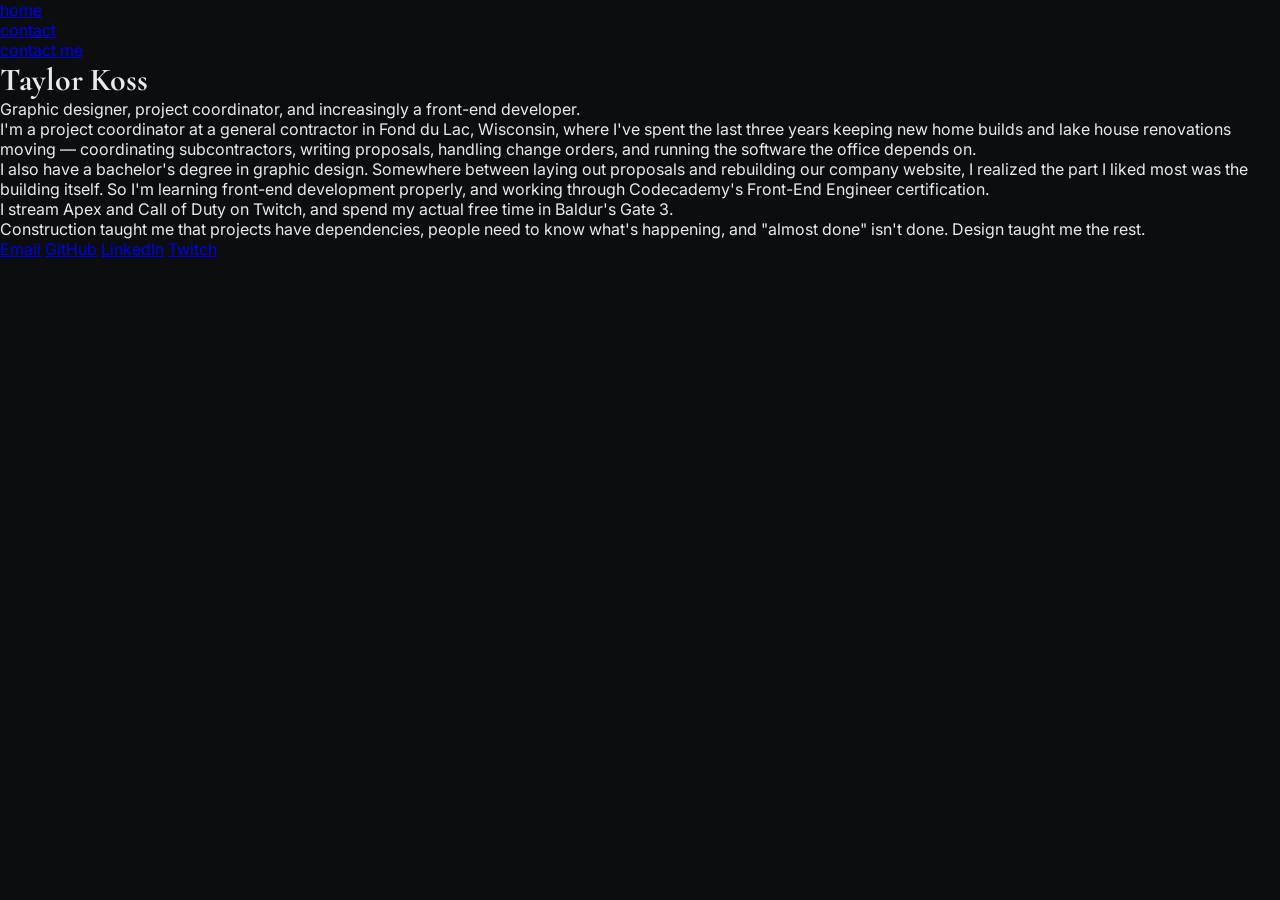
==== index.html @ 95b5e9ca "Add content and links" ====
<!doctype html>
<html lang="en">
  <head>
    <meta charset="UTF-8" />
    <!--this is not visible in the page, but in the tab-->
    <title>taylor koss • 🎮</title>
    <link rel="preconnect" href="https://fonts.googleapis.com">
    <link rel="preconnect" href="https://fonts.gstatic.com" crossorigin>
    <link href="https://fonts.googleapis.com/css2?family=Cormorant+Garamond:ital,wght@0,300..700;1,300..700&family=Inter:ital,opsz,wght@0,14..32,100..900;1,14..32,100..900&display=swap" rel="stylesheet">
    <meta name="viewport" content="width=device-width, initial-scale=1.0" />
    <link rel="stylesheet" href="./styles/style.css" />
  </head>
  <body>
    <header>
      <!--logo, add a link with href, img with src and alt below-->

      <!--primary navigation-->
      <nav>
        <ul>
          <li><a href="index.html">home</a></li>
          <li><a href="contact.html">contact</a></li>
        </ul>
      </nav>

      <!--global action or search-->
      <a href="contact.html">contact me</a>
    </header>

    <!--main body of site starts here-->
    <main>
      <div>
        <h1>Taylor Koss</h1>
        <p class="subtitle">Graphic designer, project coordinator, and increasingly a front-end developer.</p>
        <p>I'm a project coordinator at a general contractor in Fond du Lac, Wisconsin, where I've spent the last three years keeping new home builds and lake house renovations moving — coordinating subcontractors, writing proposals, handling change orders, and running the software the office depends on.</p> 
        <p>I also have a bachelor's degree in graphic design. Somewhere between laying out proposals and rebuilding our company website, I realized the part I liked most was the building itself. So I'm learning front-end development properly, and working through Codecademy's Front-End Engineer certification.</p>
        <p>I stream Apex and Call of Duty on Twitch, and spend my actual free time in Baldur's Gate 3.</p>
        <p>Construction taught me that projects have dependencies, people need to know what's happening, and "almost done" isn't done. Design taught me the rest.</p>
      </div>

    </main>

    <!--footer starts here-->
    <footer>
      <a href="mailto:taylor.s.koss@gmail.com">Email</a>
      <a href="https://github.com/tk0ss" target="_blank" rel="noopener noreferrer">GitHub</a>
      <a href="https://www.linkedin.com/in/taylor-koss" target="_blank" rel="noopener noreferrer">LinkedIn</a>
      <a href="https://www.twitch.tv/thecheesegr4ter" target="_blank" rel="noopener noreferrer">Twitch</a>
    </footer>

    <script src="./scripts/script.js"></script>
  </body>
</html>
---- styles/style.css ----
* {
  box-sizing: border-box;
  margin: 0;
  padding: 0;
}

body {
  background: #0b0d0f;
  color: #e8eaed;
  font-family: 'Inter', sans-serif;
}

h1 {
  font-family: 'Cormorant Garamond', serif;
}
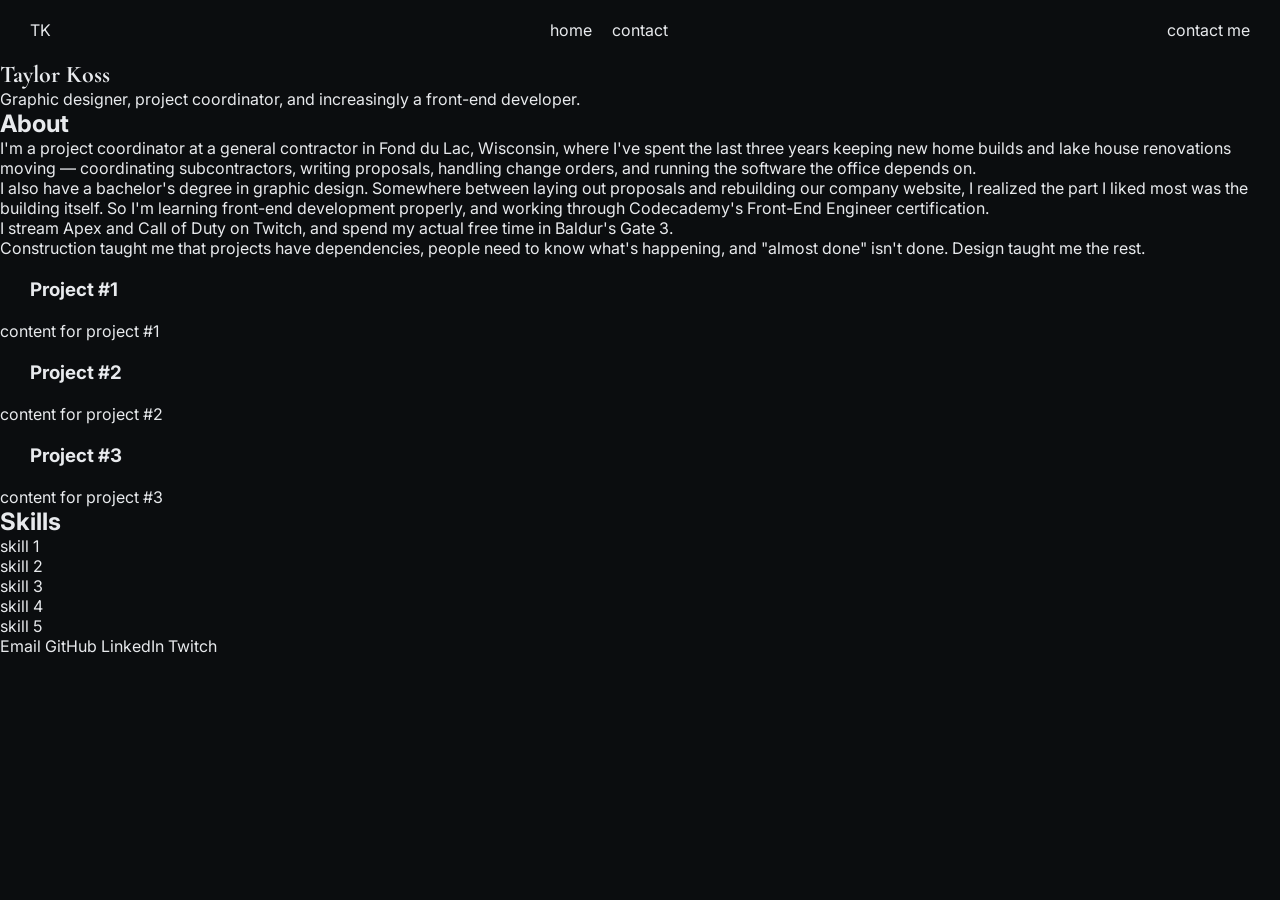
==== commit 59690f2c: "Complete struture for Home page" ====
--- a/index.html
+++ b/index.html
@@ -4,16 +4,19 @@
     <meta charset="UTF-8" />
     <!--this is not visible in the page, but in the tab-->
     <title>taylor koss • 🎮</title>
-    <link rel="preconnect" href="https://fonts.googleapis.com">
-    <link rel="preconnect" href="https://fonts.gstatic.com" crossorigin>
-    <link href="https://fonts.googleapis.com/css2?family=Cormorant+Garamond:ital,wght@0,300..700;1,300..700&family=Inter:ital,opsz,wght@0,14..32,100..900;1,14..32,100..900&display=swap" rel="stylesheet">
+    <link rel="preconnect" href="https://fonts.googleapis.com" />
+    <link rel="preconnect" href="https://fonts.gstatic.com" crossorigin />
+    <link
+      href="https://fonts.googleapis.com/css2?family=Cormorant+Garamond:ital,wght@0,300..700;1,300..700&family=Inter:ital,opsz,wght@0,14..32,100..900;1,14..32,100..900&display=swap"
+      rel="stylesheet"
+    />
     <meta name="viewport" content="width=device-width, initial-scale=1.0" />
     <link rel="stylesheet" href="./styles/style.css" />
   </head>
   <body>
     <header>
       <!--logo, add a link with href, img with src and alt below-->
-
+      <a href="index.html">TK</a>
       <!--primary navigation-->
       <nav>
         <ul>
@@ -28,23 +31,116 @@
 
     <!--main body of site starts here-->
     <main>
-      <div>
-        <h1>Taylor Koss</h1>
-        <p class="subtitle">Graphic designer, project coordinator, and increasingly a front-end developer.</p>
-        <p>I'm a project coordinator at a general contractor in Fond du Lac, Wisconsin, where I've spent the last three years keeping new home builds and lake house renovations moving — coordinating subcontractors, writing proposals, handling change orders, and running the software the office depends on.</p> 
-        <p>I also have a bachelor's degree in graphic design. Somewhere between laying out proposals and rebuilding our company website, I realized the part I liked most was the building itself. So I'm learning front-end development properly, and working through Codecademy's Front-End Engineer certification.</p>
-        <p>I stream Apex and Call of Duty on Twitch, and spend my actual free time in Baldur's Gate 3.</p>
-        <p>Construction taught me that projects have dependencies, people need to know what's happening, and "almost done" isn't done. Design taught me the rest.</p>
-      </div>
+      <!--hero-->
+      <section id="hero">
+        <div>
+          <h1>Taylor Koss</h1>
+          <p class="subtitle">
+            Graphic designer, project coordinator, and increasingly a front-end
+            developer.
+          </p>
+        </div>
+      </section>
 
+      <!--about me-->
+      <section id="about">
+        <div>
+          <h2>About</h2>
+          <p>
+            I'm a project coordinator at a general contractor in Fond du Lac,
+            Wisconsin, where I've spent the last three years keeping new home
+            builds and lake house renovations moving — coordinating
+            subcontractors, writing proposals, handling change orders, and
+            running the software the office depends on.
+          </p>
+          <p>
+            I also have a bachelor's degree in graphic design. Somewhere between
+            laying out proposals and rebuilding our company website, I realized
+            the part I liked most was the building itself. So I'm learning
+            front-end development properly, and working through Codecademy's
+            Front-End Engineer certification.
+          </p>
+          <p>
+            I stream Apex and Call of Duty on Twitch, and spend my actual free
+            time in Baldur's Gate 3.
+          </p>
+          <p>
+            Construction taught me that projects have dependencies, people need
+            to know what's happening, and "almost done" isn't done. Design
+            taught me the rest.
+          </p>
+        </div>
+      </section>
+
+      <section id="projects">
+        <div class="cards">
+          <article class="card">
+            <header>
+              <h3>Project #1</h3>
+            </header>
+            <!--place img here-->
+            <div class="card-content">
+              <p>content for project #1</p>
+            </div>
+          </article>
+
+          <article class="card">
+            <header>
+              <h3>Project #2</h3>
+            </header>
+            <!--place img here-->
+            <div class="card-content">
+              <p>content for project #2</p>
+            </div>
+          </article>
+
+          <article class="card">
+            <header>
+              <h3>Project #3</h3>
+            </header>
+            <!--place img here-->
+            <div class="card-content">
+              <p>content for project #3</p>
+            </div>
+          </article>
+        </div>
+      </section>
+
+      <section id="skills">
+        <div>
+          <h2>Skills</h2>
+          <ul>
+            <li>skill 1</li>
+            <li>skill 2</li>
+            <li>skill 3</li>
+            <li>skill 4</li>
+            <li>skill 5</li>
+          </ul>
+        </div>
+      </section>
     </main>
 
     <!--footer starts here-->
     <footer>
       <a href="mailto:taylor.s.koss@gmail.com">Email</a>
-      <a href="https://github.com/tk0ss" target="_blank" rel="noopener noreferrer">GitHub</a>
-      <a href="https://www.linkedin.com/in/taylor-koss" target="_blank" rel="noopener noreferrer">LinkedIn</a>
-      <a href="https://www.twitch.tv/thecheesegr4ter" target="_blank" rel="noopener noreferrer">Twitch</a>
+      <a
+        href="https://github.com/tk0ss"
+        target="_blank"
+        rel="noopener noreferrer"
+        >GitHub</a
+      >
+      <a
+        href="https://www.linkedin.com/in/taylor-koss"
+        target="_blank"
+        rel="noopener noreferrer"
+        >LinkedIn</a
+      >
+      <a
+        href="https://www.twitch.tv/thecheesegr4ter"
+        target="_blank"
+        rel="noopener noreferrer"
+        >Twitch</a
+      >
     </footer>
 
     <script src="./scripts/script.js"></script>
--- a/styles/style.css
+++ b/styles/style.css
@@ -7,9 +7,27 @@
 body {
   background: #0b0d0f;
   color: #e8eaed;
-  font-family: 'Inter', sans-serif;
+  font-family: "Inter", sans-serif;
 }
 
 h1 {
-  font-family: 'Cormorant Garamond', serif;
+  font-family: "Cormorant Garamond", serif;
 }
+
+nav ul {
+  list-style: none;
+  display: flex;
+  gap: 20px;
+}
+
+a {
+  text-decoration: none;
+  color: #e8eaed;
+}
+
+header {
+  display: flex;
+  justify-content: space-between;
+  align-items: center;
+  padding: 20px 30px;
+}
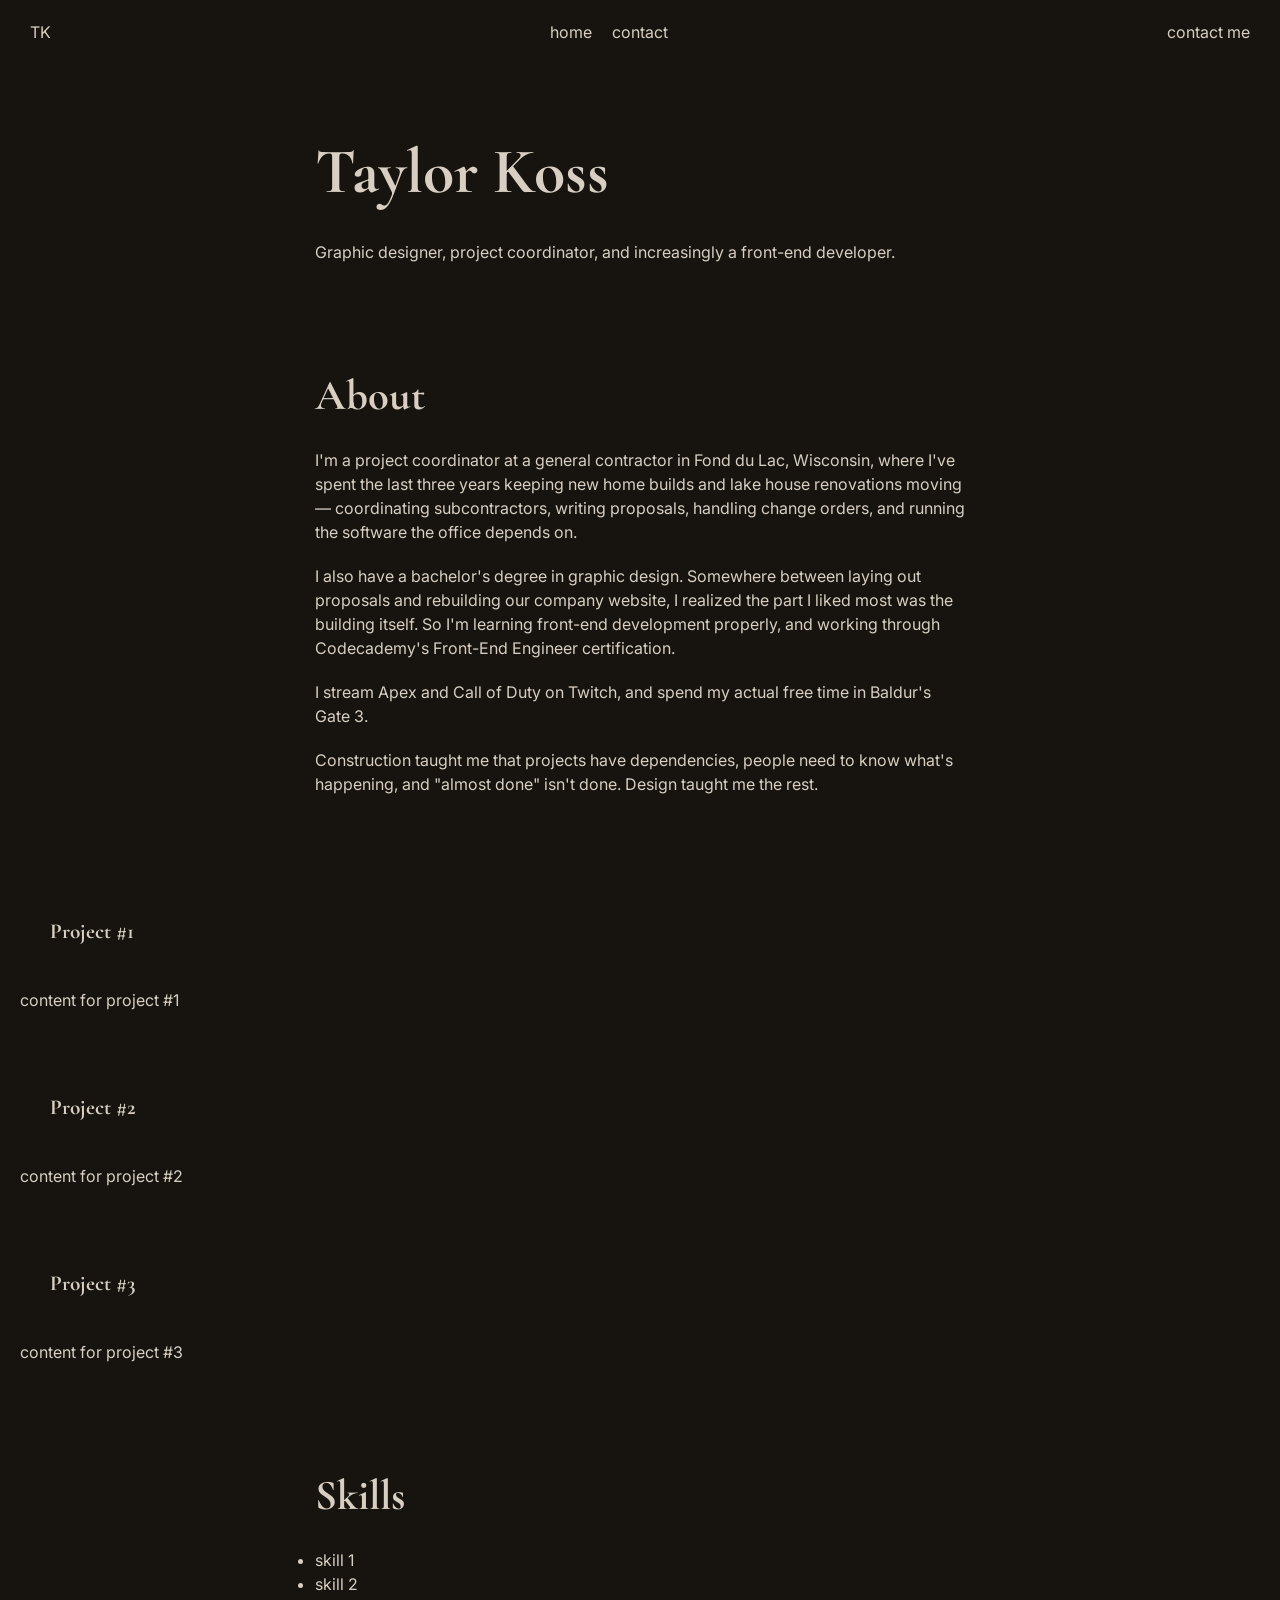
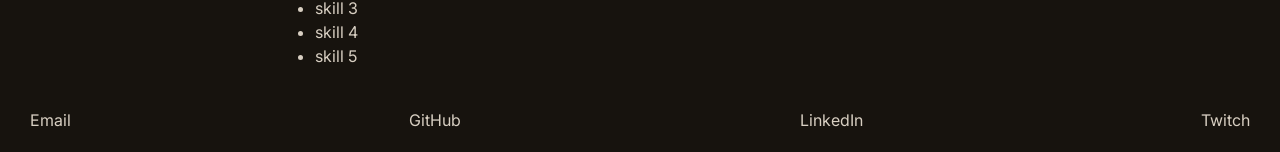
==== commit ca3cecb1: "Constrain and center content column, fix heading alignment" ====
--- a/index.html
+++ b/index.html
@@ -33,7 +33,7 @@
     <main>
       <!--hero-->
       <section id="hero">
-        <div>
+        <div class="content">
           <h1>Taylor Koss</h1>
           <p class="subtitle">
             Graphic designer, project coordinator, and increasingly a front-end
@@ -44,7 +44,7 @@
 
       <!--about me-->
       <section id="about">
-        <div>
+        <div class="content">
           <h2>About</h2>
           <p>
             I'm a project coordinator at a general contractor in Fond du Lac,
@@ -72,6 +72,7 @@
         </div>
       </section>
 
+      <!--project cards-->
       <section id="projects">
         <div class="cards">
           <article class="card">
@@ -106,8 +107,9 @@
         </div>
       </section>
 
+      <!--skills list-->
       <section id="skills">
-        <div>
+        <div class="content">
           <h2>Skills</h2>
           <ul>
             <li>skill 1</li>
--- a/styles/style.css
+++ b/styles/style.css
@@ -5,13 +5,39 @@
 }
 
 body {
-  background: #0b0d0f;
-  color: #e8eaed;
+  background: #17130e;
+  color: #d8cfc2;
   font-family: "Inter", sans-serif;
+  font-size: 1rem;
+  line-height: 1.5;
 }
 
+section {
+  padding: 20px;
+}
+
+h1,
+h2,
+h3 {
+  font-family: "Cormorant Garamond", serif;
+  margin: 40px 0px 20px;
+}
+
+/* use rem for accessibility, it scales with zoom */
 h1 {
-  font-family: "Cormorant Garamond", serif;
+  font-size: 3.999rem;
+}
+
+h2 {
+  font-size: 2.666rem;
+}
+
+h3 {
+  font-size: 1.333rem;
+}
+
+p {
+  margin-bottom: 20px;
 }
 
 nav ul {
@@ -22,7 +48,13 @@
 
 a {
   text-decoration: none;
-  color: #e8eaed;
+  color: #d8cfc2;
+}
+
+/* 1ch = width of "0" character in font, 65ch = 65 charcater long, this is good practice */
+.content {
+  max-width: 65ch;
+  margin: 0 auto;
 }
 
 header {
@@ -31,3 +63,10 @@
   align-items: center;
   padding: 20px 30px;
 }
+
+footer {
+  display: flex;
+  justify-content: space-between;
+  align-items: center;
+  padding: 20px 30px;
+}
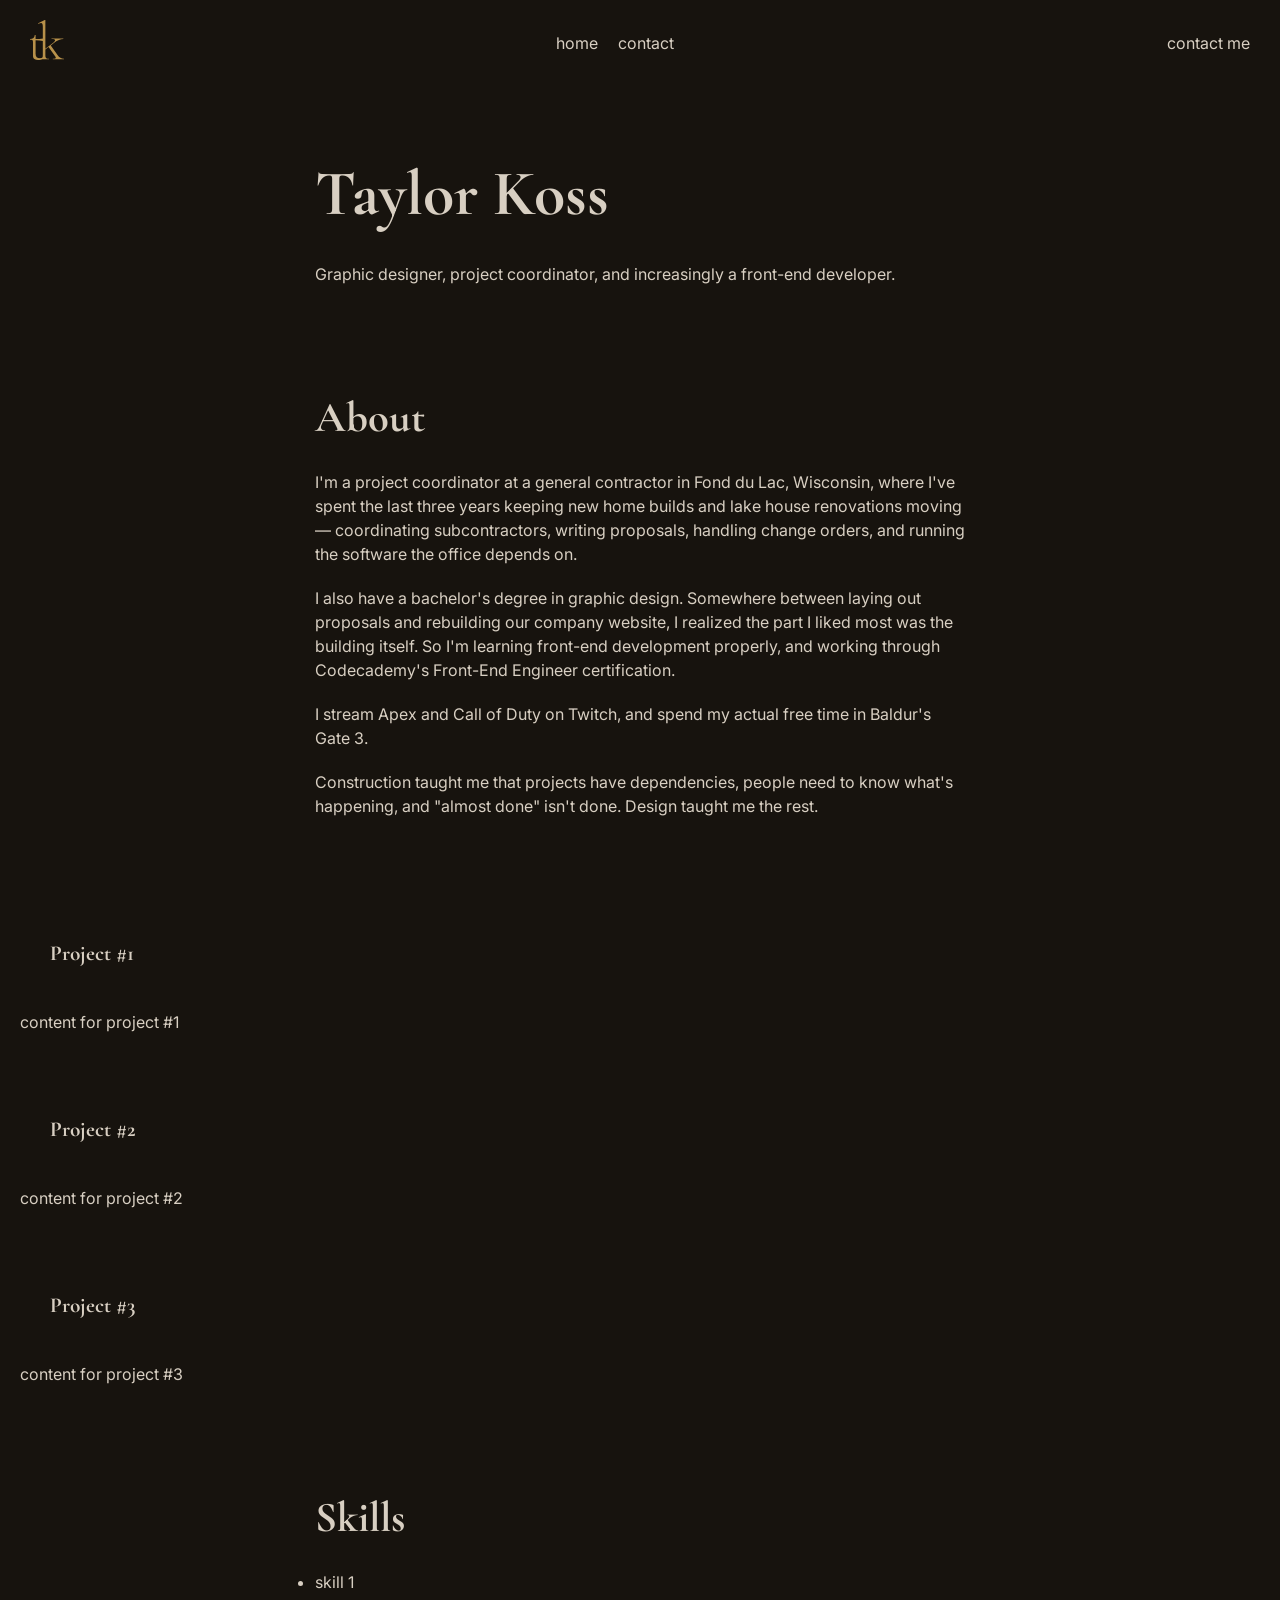
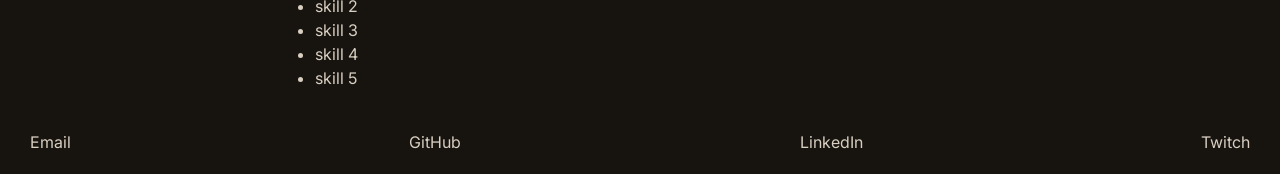
==== commit 44f7f899: "Add tk logo to header" ====
--- a/index.html
+++ b/index.html
@@ -16,7 +16,7 @@
   <body>
     <header>
       <!--logo, add a link with href, img with src and alt below-->
-      <a href="index.html">TK</a>
+      <a href="index.html"><img src="./images/tk-gold.svg" alt="Taylor Koss" class="logo"></a>
       <!--primary navigation-->
       <nav>
         <ul>
--- a/styles/style.css
+++ b/styles/style.css
@@ -64,6 +64,10 @@
   padding: 20px 30px;
 }
 
+.logo {
+  height: 40px;
+}
+
 footer {
   display: flex;
   justify-content: space-between;
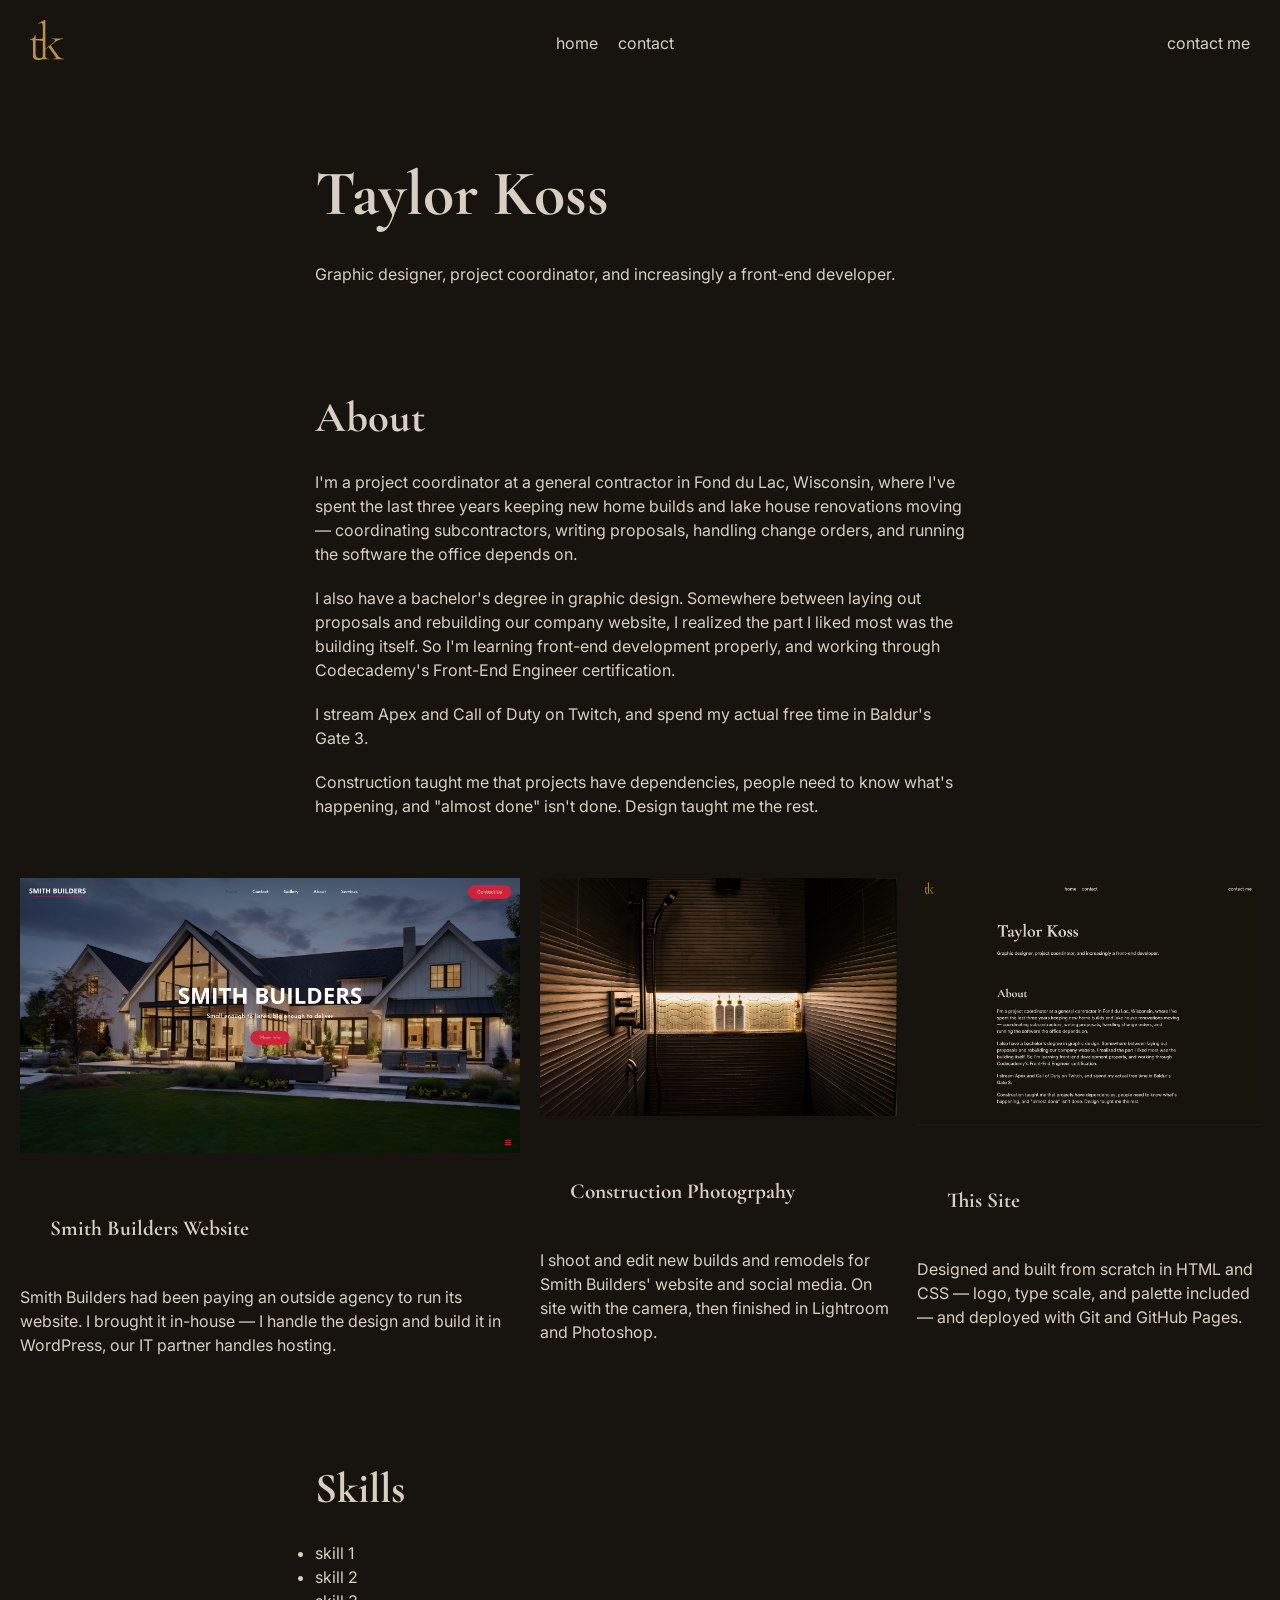
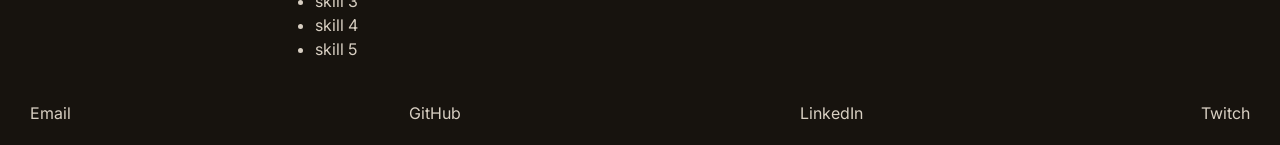
==== commit ee1b469f: "Add project cards with images, titles and descriptions" ====
--- a/index.html
+++ b/index.html
@@ -16,7 +16,9 @@
   <body>
     <header>
       <!--logo, add a link with href, img with src and alt below-->
-      <a href="index.html"><img src="./images/tk-gold.svg" alt="Taylor Koss" class="logo"></a>
+      <a href="index.html"
+        ><img src="./images/tk-gold.svg" alt="Taylor Koss" class="logo"
+      /></a>
       <!--primary navigation-->
       <nav>
         <ul>
@@ -76,32 +78,53 @@
       <section id="projects">
         <div class="cards">
           <article class="card">
+            <img
+              src="./images/smith-builders.png"
+              alt="Smith Builders homepage: a modern white farmhouse at dusk, windows glowing, company name across the center"
+            />
             <header>
-              <h3>Project #1</h3>
+              <h3>Smith Builders Website</h3>
             </header>
-            <!--place img here-->
             <div class="card-content">
-              <p>content for project #1</p>
+              <p>
+                Smith Builders had been paying an outside agency to run its
+                website. I brought it in-house — I handle the design and build
+                it in WordPress, our IT partner handles hosting.
+              </p>
             </div>
           </article>
 
           <article class="card">
+            <img
+              src="./images/home-photo.jpg"
+              alt="A tiled walk-in shower lit by a hidden strip light, warm light raking across dark ribbed tile and a cream wave-tile niche"
+            />
             <header>
-              <h3>Project #2</h3>
+              <h3>Construction Photogrpahy</h3>
             </header>
-            <!--place img here-->
             <div class="card-content">
-              <p>content for project #2</p>
+              <p>
+                I shoot and edit new builds and remodels for Smith Builders'
+                website and social media. On site with the camera, then finished
+                in Lightroom and Photoshop.
+              </p>
             </div>
           </article>
 
           <article class="card">
+            <img
+              src="./images/portfolio-project.png"
+              alt="Taylor Koss portfolio homepage: gold tk monogram and serif headings on a near-black background"
+            />
             <header>
-              <h3>Project #3</h3>
+              <h3>This Site</h3>
             </header>
-            <!--place img here-->
             <div class="card-content">
-              <p>content for project #3</p>
+              <p>
+                Designed and built from scratch in HTML and CSS — logo, type
+                scale, and palette included — and deployed with Git and GitHub
+                Pages.
+              </p>
             </div>
           </article>
         </div>
--- a/styles/style.css
+++ b/styles/style.css
@@ -68,6 +68,16 @@
   height: 40px;
 }
 
+.cards {
+  display: flex;
+  gap: 20px;
+}
+
+.card img {
+  width: 100%;
+  display: block;
+}
+
 footer {
   display: flex;
   justify-content: space-between;
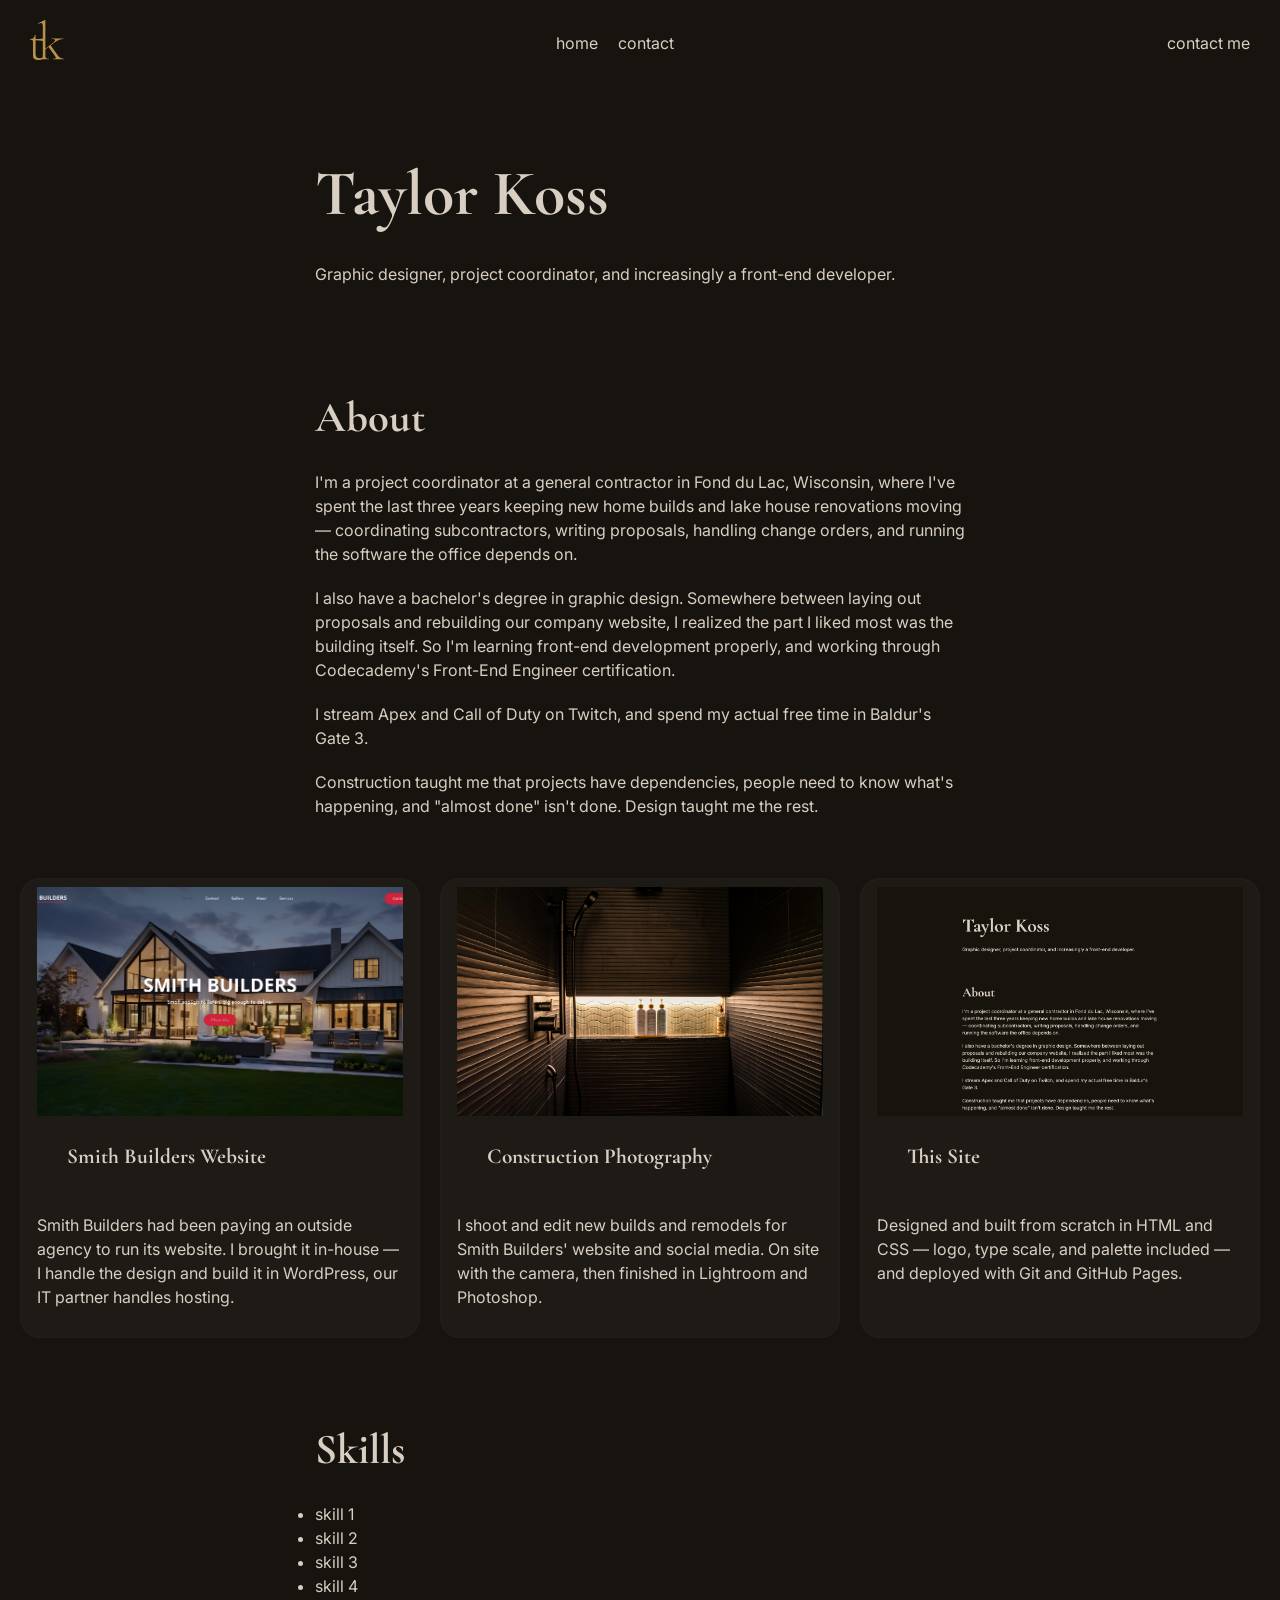
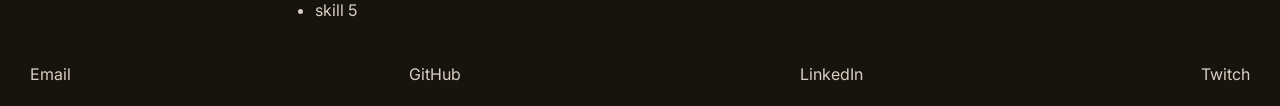
==== commit d6fa3cba: "Style project cards with glass surface and equal sizing" ====
--- a/index.html
+++ b/index.html
@@ -100,7 +100,7 @@
               alt="A tiled walk-in shower lit by a hidden strip light, warm light raking across dark ribbed tile and a cream wave-tile niche"
             />
             <header>
-              <h3>Construction Photogrpahy</h3>
+              <h3>Construction Photography</h3>
             </header>
             <div class="card-content">
               <p>
--- a/styles/style.css
+++ b/styles/style.css
@@ -73,9 +73,24 @@
   gap: 20px;
 }
 
+.card {
+  flex: 1;
+  width: 100%;
+  padding: 0.5rem 1rem;
+  border: 1px solid rgba(255, 255, 255, 0.02);
+  border-radius: 20px;
+  background: rgba(255, 255, 255, 0.03);
+}
+
 .card img {
   width: 100%;
   display: block;
+  aspect-ratio: 16 / 10;
+  object-fit: cover;
+}
+
+.card h3 {
+  margin-top: 5px;
 }
 
 footer {
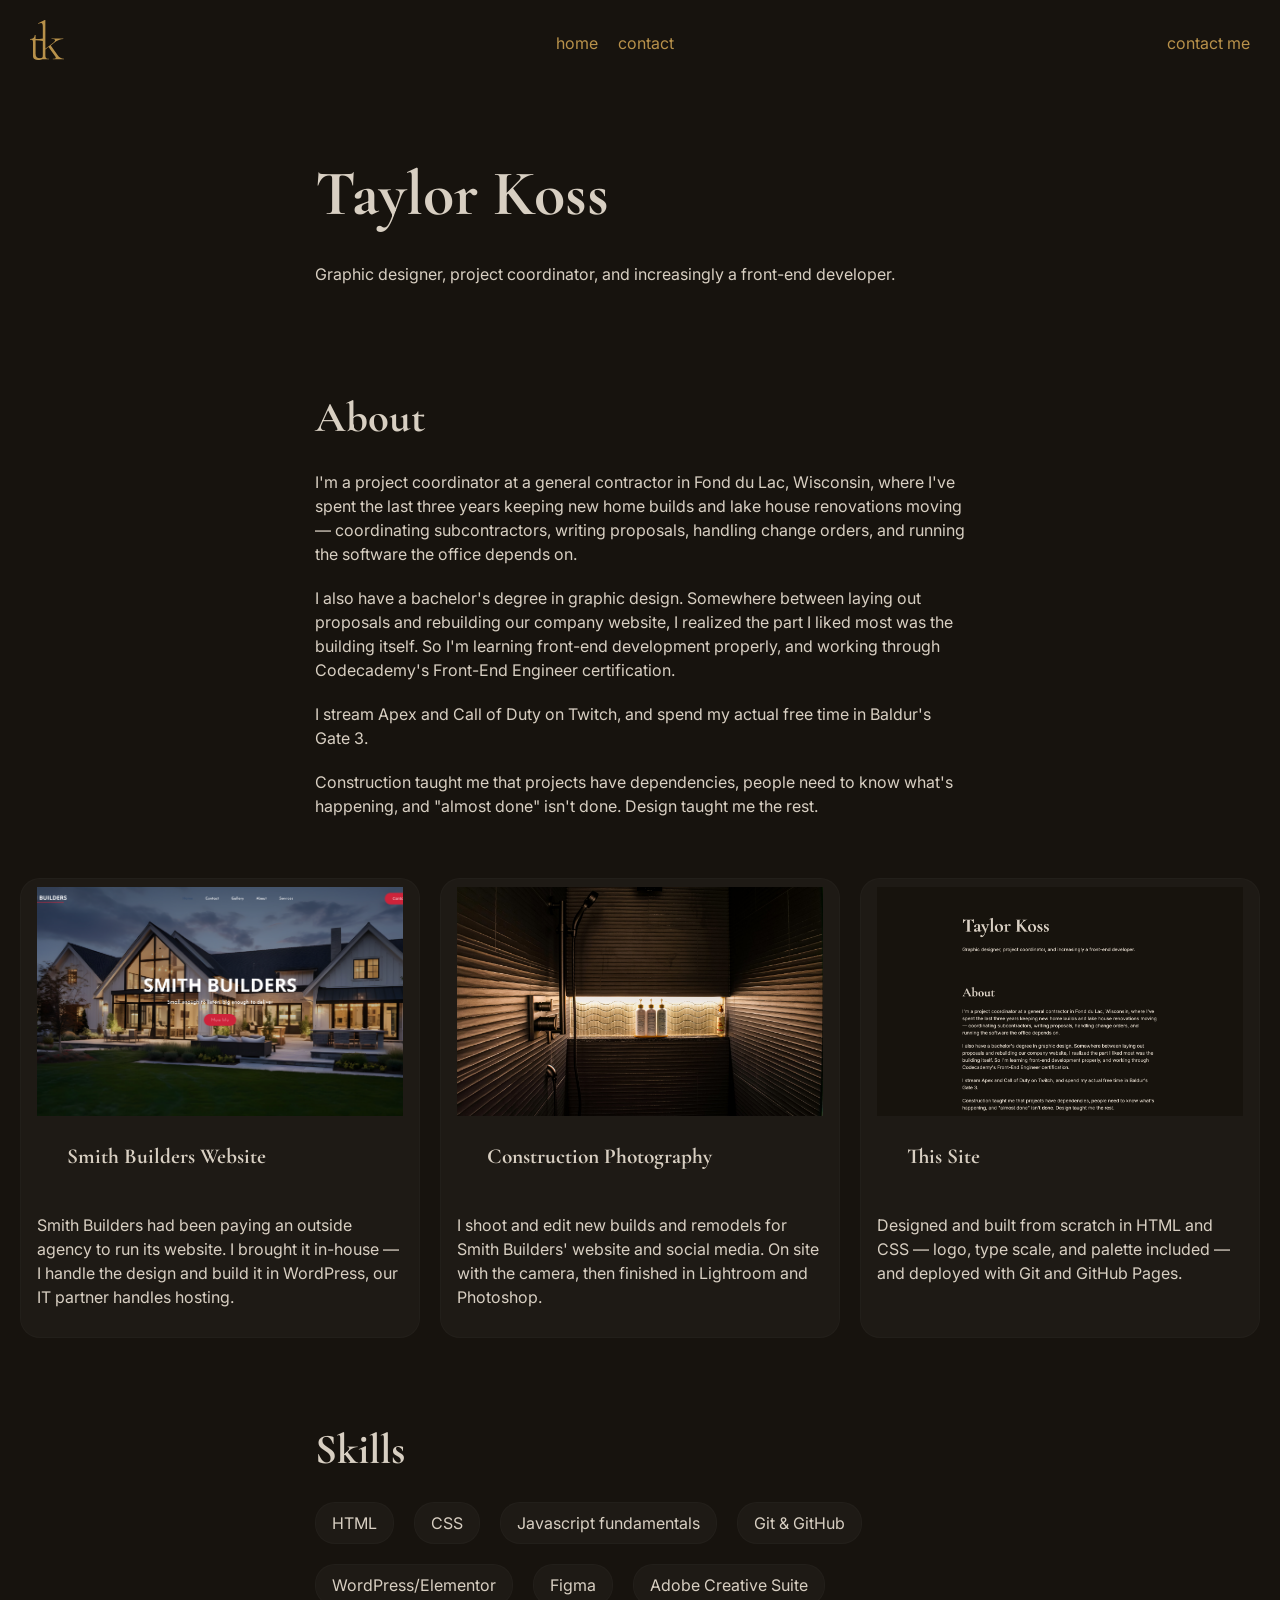
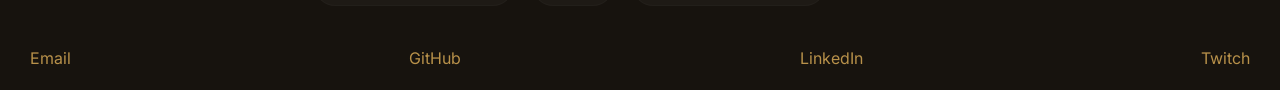
==== commit 8e04520a: "Build contact page, gold links with hover, spaced contact links" ====
--- a/index.html
+++ b/index.html
@@ -135,11 +135,13 @@
         <div class="content">
           <h2>Skills</h2>
           <ul>
-            <li>skill 1</li>
-            <li>skill 2</li>
-            <li>skill 3</li>
-            <li>skill 4</li>
-            <li>skill 5</li>
+            <li>HTML</li>
+            <li>CSS</li>
+            <li>Javascript fundamentals</li>
+            <li>Git & GitHub</li>
+            <li>WordPress/Elementor</li>
+            <li>Figma</li>
+            <li>Adobe Creative Suite</li>
           </ul>
         </div>
       </section>
--- a/styles/style.css
+++ b/styles/style.css
@@ -48,6 +48,10 @@
 
 a {
   text-decoration: none;
+  color: #b8914a;
+}
+
+a:hover {
   color: #d8cfc2;
 }
 
@@ -55,6 +59,11 @@
 .content {
   max-width: 65ch;
   margin: 0 auto;
+}
+
+.contact-links {
+  display: flex;
+  gap: 20px;
 }
 
 header {
@@ -93,6 +102,20 @@
   margin-top: 5px;
 }
 
+.content ul {
+  list-style-type: none;
+  flex-wrap: wrap;
+  display: flex;
+  gap: 20px;
+}
+
+.content li {
+  padding: 0.5rem 1rem;
+  border: 1px solid rgba(255, 255, 255, 0.02);
+  border-radius: 20px;
+  background: rgba(255, 255, 255, 0.03);
+}
+
 footer {
   display: flex;
   justify-content: space-between;
